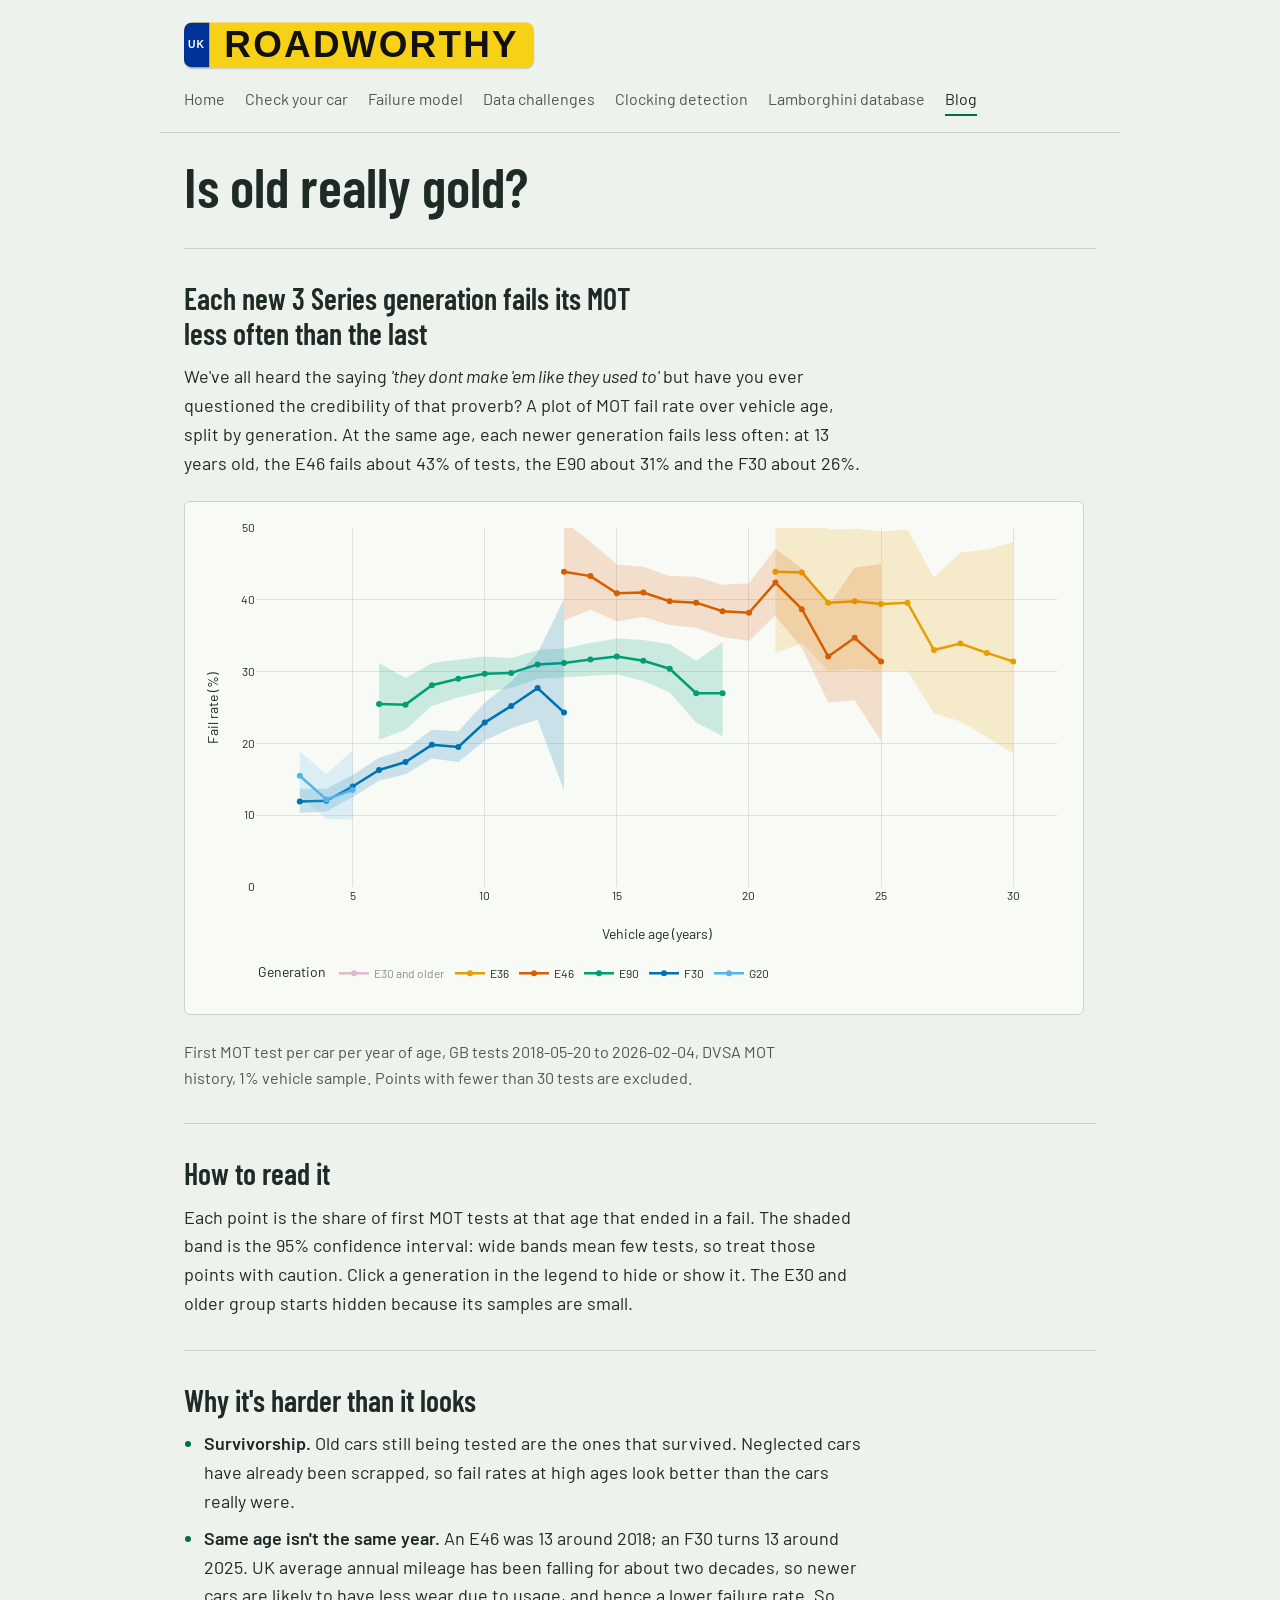
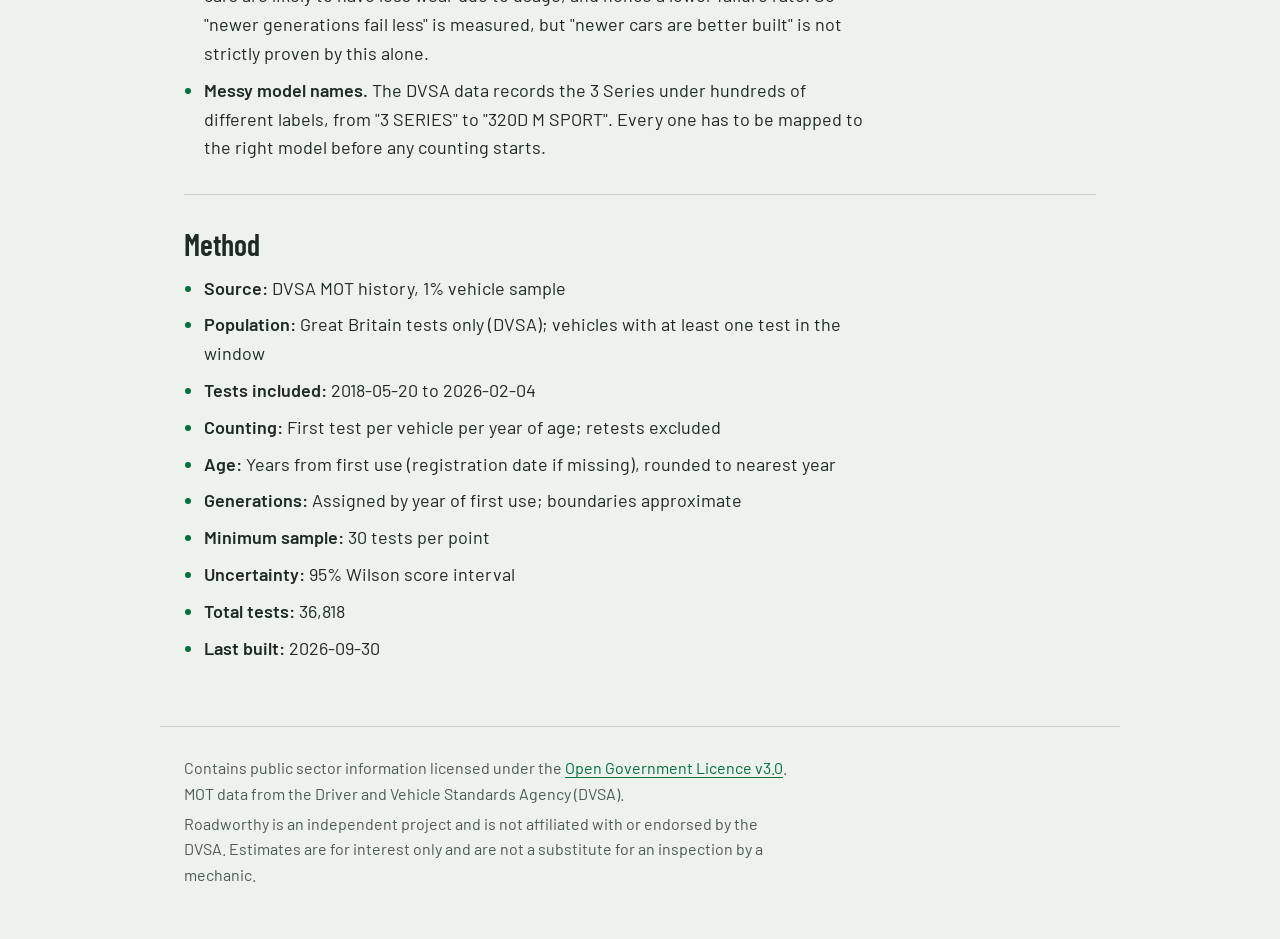
==== blog.html @ 8f5f8142 "styling and mission statement changed, new pages, nav etc." ====
<!DOCTYPE html>
<html lang="en">
<head>
  <meta charset="UTF-8">
  <meta name="viewport" content="width=device-width, initial-scale=1.0">
  <title>Failure Model</title>
  <link rel="stylesheet" href="style.css">
  <script src="nav.js" defer></script>
  <script src="https://cdn.plot.ly/plotly-2.35.2.min.js" charset="utf-8"></script>
  <style>
    /* Chart-only styles; everything else comes from style.css */
    .chart-wrap { width: 100%; max-width: 900px; margin: 1.5rem 0; }
    #fail-chart { width: 100%; height: 480px; }
    .chart-caption { font-size: 0.9em; max-width: 70ch; }
    .chart-error { padding: 1rem; border: 1px solid currentColor; }
    @media (max-width: 600px) { #fail-chart { height: 380px; } }
  </style>
</head>
<body>
  <header>

  </header>

  <main>
    <h1>Is old really gold?</h1>

    <section>
      <h2>Each new 3 Series generation fails its MOT less often than the last</h2>
      <p>
        We've all heard the saying <i>'they dont make 'em like they used to'</i> but 
        have you ever questioned the credibility of that proverb?

        A plot of MOT fail rate over vehicle age, split by generation. At the same age, each newer
        generation fails less often: at 13 years old, the E46 fails about 43% of tests,
        the E90 about 31% and the F30 about 26%.
      </p>

      <div class="chart-wrap">
        <div id="fail-chart" role="img"
             aria-label="Line chart of BMW 3 Series MOT fail rate by age for each generation"></div>
      </div>
      <p class="chart-caption" id="chart-caption">Loading data…</p>
    </section>

    <section>
      <h2>How to read it</h2>
      <p>
        Each point is the share of first MOT tests at that age that ended in a fail.
        The shaded band is the 95% confidence interval: wide bands mean few tests, so
        treat those points with caution. Click a generation in the legend to hide or
        show it. The E30 and older group starts hidden because its samples are small.
      </p>
    </section>

    <section>
      <h2>Why it's harder than it looks</h2>
      <ul>
        <li>
          <strong>Survivorship.</strong> Old cars still being tested are the ones that
          survived. Neglected cars have already been scrapped, so fail rates at high
          ages look better than the cars really were.
        </li>
        <li>
          <strong>Same age isn't the same year.</strong> An E46 was 13 around 2018; an
          F30 turns 13 around 2025. UK average annual mileage has been falling for 
          about two decades, so newer cars are likely to have less wear due to usage, and 
          hence a lower failure rate. So "newer generations fail less" is
          measured, but "newer cars are better built" is not strictly proven by this 
          alone.
        </li>
        <li>
          <strong>Messy model names.</strong> The DVSA data records the 3 Series under
          hundreds of different labels, from "3 SERIES" to "320D M SPORT". Every one
          has to be mapped to the right model before any counting starts.
        </li>
      </ul>
    </section>

    <section>
      <h2>Method</h2>
      <ul id="method-list"><li>Loading…</li></ul>
    </section>

  </main>

  <footer>
    <p>Data: DVSA MOT History.</p>
  </footer>

  <script>
    const DATA_URL = "data/failure-model/bmw-3-series.json";

    // Okabe-Ito palette: distinguishable with colour blindness
    const COLOURS = {
      "E30 and older": "#CC79A7",
      "E36": "#E69F00",
      "E46": "#D55E00",
      "E90": "#009E73",
      "F30": "#0072B2",
      "G20": "#56B4E9",
    };
    const HIDDEN_BY_DEFAULT = ["E30 and older"];

    function hexToRgba(hex, alpha) {
      const n = parseInt(hex.slice(1), 16);
      return `rgba(${(n >> 16) & 255}, ${(n >> 8) & 255}, ${n & 255}, ${alpha})`;
    }

    function buildTraces(series) {
      const traces = [];
      for (const s of series) {
        const gen = s.generation;
        const colour = COLOURS[gen] || "#888888";
        const visible = HIDDEN_BY_DEFAULT.includes(gen) ? "legendonly" : true;
        const ages = s.points.map(p => p.age);

        // Confidence band: upper edge, then lower edge filled up to it
        traces.push({
          x: ages, y: s.points.map(p => p.ci_high),
          mode: "lines", line: { width: 0 },
          legendgroup: gen, showlegend: false, hoverinfo: "skip", visible,
        });
        traces.push({
          x: ages, y: s.points.map(p => p.ci_low),
          mode: "lines", line: { width: 0 },
          fill: "tonexty", fillcolor: hexToRgba(colour, 0.18),
          legendgroup: gen, showlegend: false, hoverinfo: "skip", visible,
        });

        // The line itself
        traces.push({
          x: ages, y: s.points.map(p => p.fail_pct),
          name: gen, legendgroup: gen, visible,
          mode: "lines+markers",
          line: { color: colour, width: 2.5 },
          marker: { color: colour, size: 6 },
          customdata: s.points.map(p => [p.ci_low, p.ci_high, p.tests]),
          hovertemplate:
            `<b>${gen}</b>, age %{x}<br>` +
            "Fail rate: %{y:.1f}%<br>" +
            "95% interval: %{customdata[0]:.1f}–%{customdata[1]:.1f}%<br>" +
            "Tests: %{customdata[2]:,}<extra></extra>",
        });
      }
      return traces;
    }

    function renderMethod(meta) {
      const items = [
        ["Source", meta.source],
        ["Population", meta.population],
        ["Tests included", `${meta.test_window[0]} to ${meta.test_window[1]}`],
        //["Fail", meta.fail_definition],
        ["Counting", meta.counting],
        ["Age", meta.age],
        ["Generations", meta.generations],
        ["Minimum sample", `${meta.min_tests_per_point} tests per point`],
        ["Uncertainty", meta.interval],
        ["Total tests", meta.total_tests.toLocaleString("en-GB")],
        ["Last built", meta.built],
      ];
      document.getElementById("method-list").innerHTML = items
        .map(([k, v]) => `<li><strong>${k}:</strong> ${v}</li>`)
        .join("");
    }

    async function main() {
      const chartEl = document.getElementById("fail-chart");
      const captionEl = document.getElementById("chart-caption");
      try {
        const res = await fetch(DATA_URL);
        if (!res.ok) throw new Error(`HTTP ${res.status} loading ${DATA_URL}`);
        const data = await res.json();

        // Match the chart's text colour and font to the page
        const bodyStyle = getComputedStyle(document.body);
        const textColour = bodyStyle.color;
        const gridColour = "rgba(128, 128, 128, 0.2)";

        const layout = {
          font: { family: bodyStyle.fontFamily, color: textColour },
          paper_bgcolor: "rgba(0,0,0,0)",
          plot_bgcolor: "rgba(0,0,0,0)",
          margin: { t: 10, r: 10, b: 50, l: 55 },
          xaxis: { title: "Vehicle age (years)", gridcolor: gridColour, zeroline: false },
          yaxis: { title: "Fail rate (%)", range: [0, 50], gridcolor: gridColour, zeroline: false },
          legend: { title: { text: "Generation" }, orientation: "h", y: -0.2 },
          hovermode: "closest",
        };

        Plotly.newPlot(chartEl, buildTraces(data.series), layout, {
          responsive: true,
          displaylogo: false,
          modeBarButtonsToRemove: ["lasso2d", "select2d"],
        });

        const m = data.meta;
        captionEl.textContent =
          `First MOT test per car per year of age, GB tests ${m.test_window[0]} to ` +
          `${m.test_window[1]}, ${m.source}. ` +
          `Points with fewer than ${m.min_tests_per_point} tests are excluded.`;
        renderMethod(m);
      } catch (err) {
        chartEl.style.height = "auto";
        chartEl.innerHTML =
          `<p class="chart-error">The chart data couldn't be loaded (${err.message}). ` +
          `If you opened this file directly, run a local server instead: ` +
          `<code>python3 -m http.server</code> in the site folder.</p>`;
        captionEl.textContent = "";
        document.getElementById("method-list").innerHTML = "";
      }
    }

    main();
  </script>
</body>
</html>
---- style.css ----
/* =========================================================
   Roadworthy site styles (shared by every page)
   Palette from the MOT world: certificate paper, dark green
   ink, GOV.UK green for "live", number-plate yellow used once.
   ========================================================= */
@import url("https://fonts.googleapis.com/css2?family=Barlow:ital,wght@0,400;0,500;0,600;1,400&family=Barlow+Condensed:wght@500;600;700&display=swap");

:root {
  --paper:   #EEF2EC;
  --card:    #F8FAF6;
  --ink:     #1D2B24;
  --ink-2:   #4A5A51;
  --rule:    #C9D3CB;
  --green:   #00703C;
  --amber:   #A15C00;
  --plate:   #F7D117;
  --uk-blue: #003399;

  --display: "Barlow Condensed", "Arial Narrow", Arial, sans-serif;
  --body:    "Barlow", "Helvetica Neue", Arial, sans-serif;
  --mono:    ui-monospace, "SF Mono", Menlo, Consolas, monospace;

  --page:    60rem;
  --measure: 68ch;
  color-scheme: light;
}

* { box-sizing: border-box; }
html { -webkit-text-size-adjust: 100%; }

body {
  margin: 0;
  background: var(--paper);
  color: var(--ink);
  font-family: var(--body);
  font-size: 1.125rem;
  line-height: 1.6;
}

header, main, footer {
  max-width: var(--page);
  margin: 0 auto;
  padding-left: 1.5rem;
  padding-right: 1.5rem;
}

a { color: var(--green); text-underline-offset: 0.2em; }
a:hover { color: var(--ink); }
:focus-visible { outline: 3px solid var(--uk-blue); outline-offset: 3px; }

/* ---------- Header and nav (filled in by nav.js) ---------- */
header {
  display: flex;
  flex-wrap: wrap;
  align-items: center;
  justify-content: space-between;
  gap: 0.9rem 2.25rem;
  padding-top: 1.25rem;
  padding-bottom: 1rem;
  border-bottom: 1px solid var(--rule);
}
header .brand {
  display: flex;
  align-items: center;
  align-self: stretch;
}
header .plate {
  transform: scale(0.9);
  transform-origin: left center;
  margin-top: 0;
  align-self: center;
}
header .site {
  font-family: var(--display);
  font-weight: 700;
  font-size: 1.375rem;
  letter-spacing: 0.03em;
  color: var(--ink);
  text-decoration: none;
}
header nav {
  display: flex;
  flex-wrap: wrap;
  gap: 0.25rem 1.25rem;
  font-size: 1rem;
}
header nav a {
  color: var(--ink-2);
  text-decoration: none;
  padding: 0.15rem 0;
  border-bottom: 2px solid transparent;
}
header nav a:hover {
  color: var(--ink);
  border-bottom-color: var(--rule);
}
header nav a[aria-current="page"] {
  color: var(--ink);
  border-bottom-color: var(--green);
}

@media (max-width: 40rem) {
  header {
    align-items: flex-start;
    gap: 0.5rem 1rem;
    padding-top: 0.75rem;
    padding-bottom: 0.75rem;
  }
  header .brand {
    width: 100%;
    display: flex;
    justify-content: center;
  }
  header .plate {
    transform: scale(0.88);
    transform-origin: center;
  }
  header nav {
    display: grid;
    grid-template-columns: repeat(2, minmax(0, 1fr));
    width: 100%;
    gap: 0.4rem;
    padding: 0.35rem 0 0;
  }
  header nav a {
    display: block;
    text-align: center;
    padding: 0.45rem 0.5rem;
    border: 1px solid var(--rule);
    border-radius: 999px;
    background: rgba(255,255,255,0.22);
    white-space: normal;
    line-height: 1.2;
    font-size: 0.92rem;
  }
  header nav a[aria-current="page"] {
    border-color: var(--green);
    background: rgba(0, 112, 60, 0.08);
  }
}

/* ---------- Type ---------- */
main { padding-top: 1.5rem; padding-bottom: 3rem; }

h1, h2, h3 { font-family: var(--display); color: var(--ink); }
h1 {
  margin: 0 0 1rem;
  font-weight: 600;
  font-size: clamp(2.25rem, 6vw, 3.5rem);
  line-height: 1.05;
  max-width: 24ch;
}
h2 {
  margin: 0 0 0.75rem;
  font-weight: 600;
  font-size: 1.875rem;
  line-height: 1.15;
  max-width: 32ch;
}
h3 { margin: 0; font-weight: 600; font-size: 1.375rem; line-height: 1.2; }

#about h3 {
  margin-top: 1.5rem;
  margin-bottom: 0.5rem;
}

#about h3 + p {
  margin-top: 0.25rem;
}

.about-links {
  margin-top: 0.25rem;
  margin-bottom: 0.5rem;
}

p, ul, ol { max-width: var(--measure); }
p { margin: 0 0 1rem; }
ul, ol { padding-left: 1.25rem; margin: 0 0 1rem; }
li { margin-bottom: 0.5rem; }
li::marker { color: var(--green); }
strong { font-weight: 600; }

code {
  font-family: var(--mono);
  font-size: 0.875em;
  background: var(--card);
  border: 1px solid var(--rule);
  border-radius: 3px;
  padding: 0.05em 0.3em;
}

main > section {
  padding-top: 2rem;
  margin-top: 2rem;
  border-top: 1px solid var(--rule);
}

/* ---------- Tables (clocking page, SQL results) ---------- */
table {
  border-collapse: collapse;
  width: 100%;
  margin: 1rem 0;
  font-size: 1rem;
  background: var(--card);
}
th, td {
  border-bottom: 1px solid var(--rule);
  padding: 0.5rem 0.75rem;
  text-align: left;
  vertical-align: top;
}
th {
  font-family: var(--display);
  font-weight: 600;
  font-size: 1.0625rem;
  background: var(--ink);
  color: var(--paper);
  border-bottom: 0;
}
tbody tr:nth-child(even) td { background: rgba(0, 112, 60, 0.04); }

/* ---------- SQL console ---------- */
textarea {
  display: block;
  width: 100%;
  margin-top: 1rem;
  padding: 1rem 1.25rem;
  font-family: var(--mono);
  font-size: 0.95rem;
  line-height: 1.5;
  color: var(--ink);
  background: var(--card);
  border: 1px solid var(--rule);
  border-left: 4px solid var(--green);
  border-radius: 4px;
  resize: vertical;
}
textarea:focus { outline: none; border-color: var(--green); }
textarea:focus-visible { outline: 3px solid var(--uk-blue); outline-offset: 2px; }

button {
  font-family: var(--display);
  font-weight: 600;
  font-size: 1.125rem;
  letter-spacing: 0.02em;
  color: #fff;
  background: var(--green);
  border: 0;
  border-radius: 4px;
  padding: 0.45rem 1.1rem;
  cursor: pointer;
}
button:hover { background: #005a30; }
button:disabled { background: var(--rule); color: var(--ink-2); cursor: progress; }
#status { margin-left: 0.75rem; color: var(--ink-2); font-size: 1rem; }

#results { overflow-x: auto; max-height: 70vh; overflow-y: auto; }
#results table { margin-top: 0.5rem; white-space: nowrap; }
#results th { position: sticky; top: 0; }

/* ---------- Images and charts ---------- */
.hero-img {
  display: block;
  width: 100%;
  max-width: 900px;
  height: auto;
  border-radius: 6px;
  margin: 1.5rem 0;
}
.chart-wrap {
  background: var(--card);
  border: 1px solid var(--rule);
  border-radius: 6px;
  padding: 1rem;
}
.chart-caption { color: var(--ink-2); }

/* ---------- Footer ---------- */
footer {
  padding-top: 1.5rem;
  padding-bottom: 3rem;
  border-top: 1px solid var(--rule);
  color: var(--ink-2);
  font-size: 1rem;
}
footer p { margin: 0.25rem 0; }
footer:empty { display: none; }

/* =========================================================
   Home page only
   ========================================================= */
.hero { padding: 0.6rem 0 0.6rem; }

.plate {
  display: inline-flex;
  align-items: stretch;
  background: var(--plate);
  border: none;
  border-radius: 9px;
  box-shadow: 0 2px 0 rgba(29, 43, 36, 0.18);
  overflow: hidden;
  max-width: 100%;
  height: 3.1rem;
}
.plate .band {
  background: var(--uk-blue);
  color: #fff;
  width: 2.4em;
  min-width: 2.4em;
  display: flex;
  align-items: center;
  justify-content: center;
  font-family: "Arial Narrow", "Segoe UI Condensed", Arial, sans-serif;
  font-weight: 700;
  font-size: clamp(0.56rem, 1vw, 0.72rem);
  letter-spacing: 0.08em;
  line-height: 1;
  padding: 0 0.1em;
}
.plate .word,
.plate h1 {
  margin: 0;
  max-width: none;
  display: flex;
  align-items: center;
  justify-content: center;
  padding: 0 0.42em;
  font-family: "Arial Narrow", "Segoe UI Condensed", Arial, sans-serif;
  font-weight: 700;
  font-size: clamp(1.45rem, 3.2vw, 2.7rem);
  line-height: 1;
  letter-spacing: 0.06em;
  color: #111;
  white-space: nowrap;
  transform: none;
}
.hero .strap,
.hero .sub {
  margin-bottom: 0;
}

.hero .strap {
  margin-top: 1rem;
  font-family: var(--display);
  font-weight: 600;
  font-size: clamp(2.25rem, 6vw, 3.5rem);
  line-height: 1.05;
  max-width: 24ch;
  letter-spacing: 0;
}
.hero .sub {
  margin-top: 0.2rem;
  color: var(--ink-2);
  line-height: 1.35;
}

.about-links {
  margin-top: 1rem;
  display: flex;
  flex-wrap: wrap;
  align-items: center;
  gap: 0.75rem 1rem;
}

@media (max-width: 40rem) {
  .about-links {
    justify-content: center;
    text-align: center;
  }
}

.linkedin,
.social-link {
  display: inline-flex;
  align-items: center;
  justify-content: center;
  gap: 0.25rem;
  color: var(--ink);
  text-decoration: none;
  font-weight: 600;
  line-height: 1;
  transition: color 0.15s ease;
}
.linkedin:hover,
.linkedin:focus-visible,
.social-link:hover,
.social-link:focus-visible {
  color: var(--green);
  text-decoration: underline;
  text-underline-offset: 0.2em;
}
.linkedin-logo,
.social-icon {
  display: block;
  width: 1.2rem;
  height: 1.2rem;
  flex-shrink: 0;
}
.x-link .social-icon {
  width: 0.95rem;
  height: 0.95rem;
}
.social-icon {
  color: currentColor;
}

.two-col { display: grid; grid-template-columns: minmax(0, 1fr); gap: 1rem 3rem; }
@media (min-width: 52rem) {
  .two-col { grid-template-columns: 13rem minmax(0, 1fr); }
}

/* Project record: styled like an MOT result list. The chip is real info. */
.record { list-style: none; margin: 0; padding: 0; max-width: none; }
.record li {
  display: grid;
  grid-template-columns: minmax(0, 1fr) auto;
  gap: 0.25rem 1.5rem;
  margin: 0;
  padding: 1.25rem 0;
  border-bottom: 1px dashed var(--rule);
}
.record li:first-child { padding-top: 0; }
.record li p { grid-column: 1 / -1; margin: 0; color: var(--ink-2); font-size: 1rem; }
.record h3 a { color: var(--ink); }
.record h3 a:hover { color: var(--green); }

.status {
  align-self: start;
  font-family: var(--display);
  font-weight: 600;
  font-size: 1rem;
  padding: 0.1rem 0.6rem;
  border-radius: 4px;
  border: 2px solid currentColor;
  white-space: nowrap;
}
.status.live     { color: #fff; background: var(--green); border-color: var(--green); }
.status.progress { color: var(--amber); }
.status.planned  { color: var(--ink-2); border-style: dashed; }

@media (max-width: 30rem) {
  body { font-size: 1.0625rem; }
  .plate h1 { letter-spacing: 0.03em; }
}

@media (prefers-reduced-motion: reduce) {
  * { transition: none !important; animation: none !important; }
}
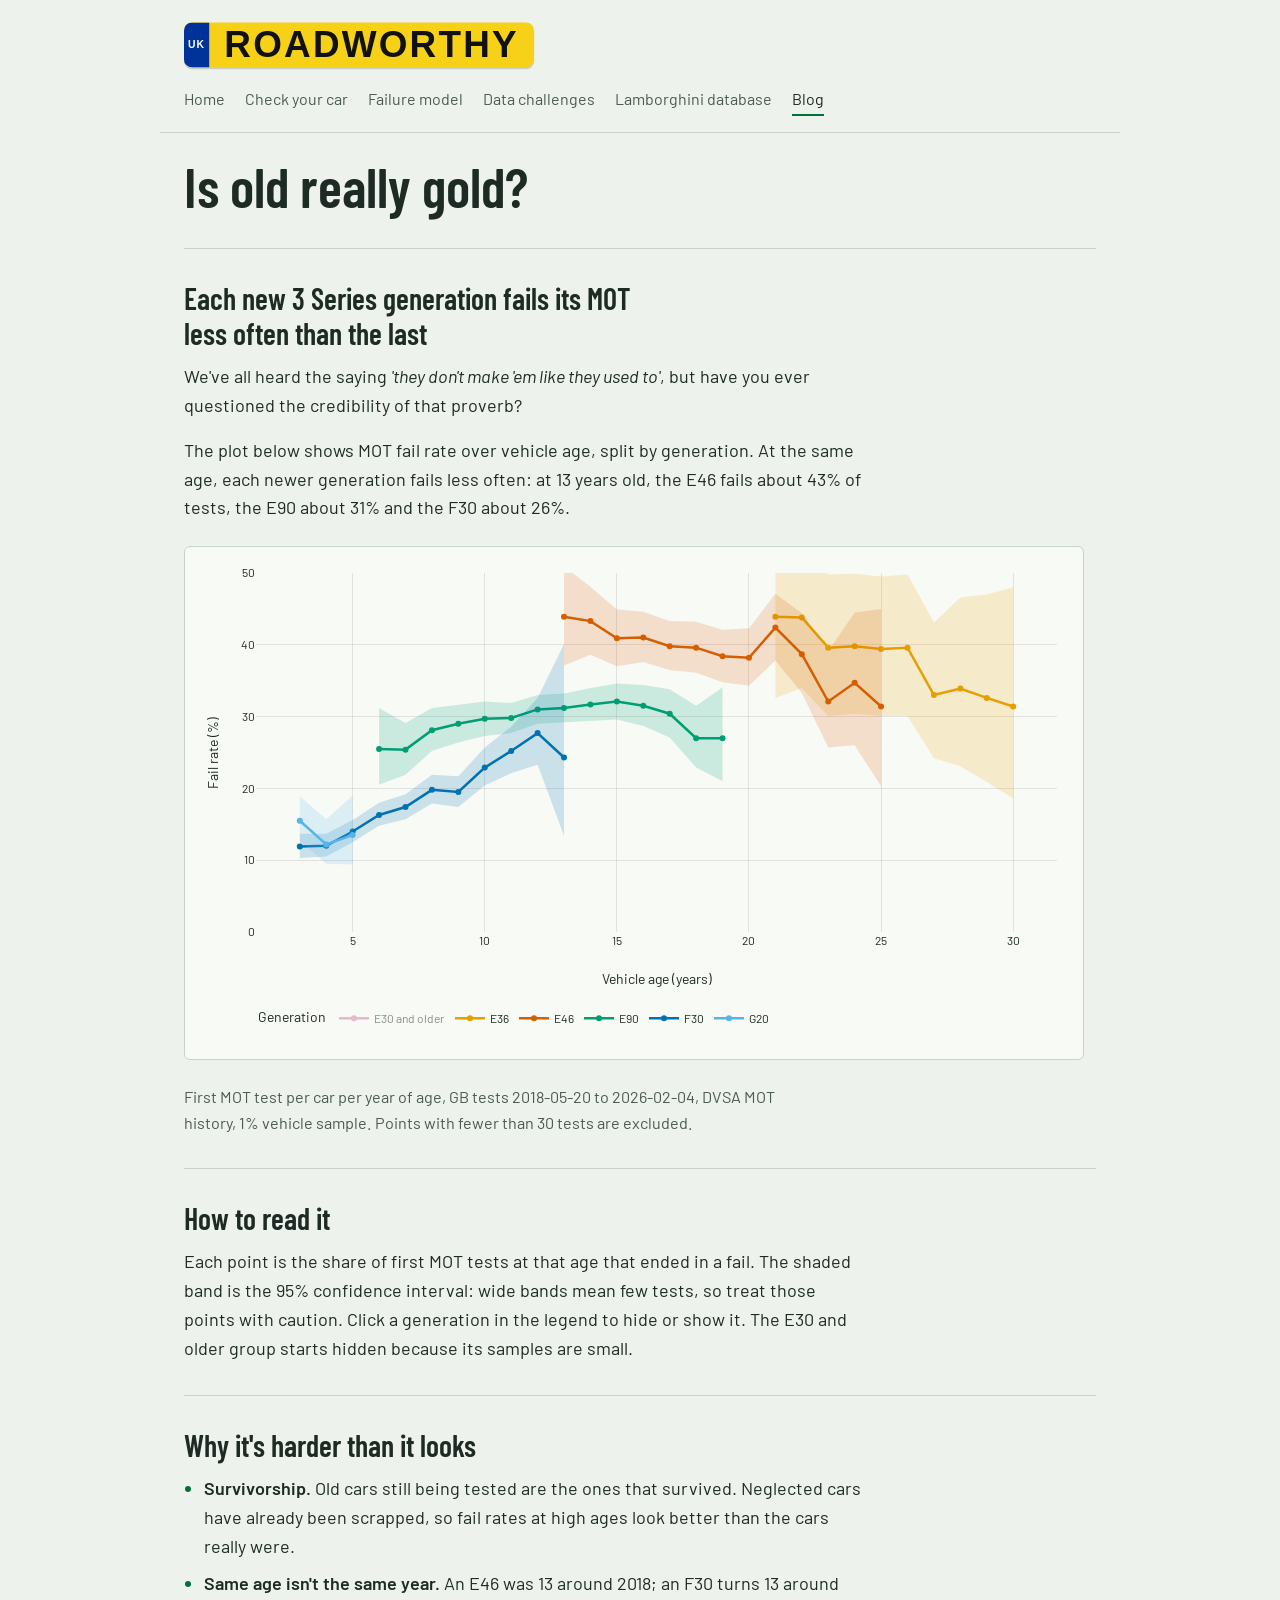
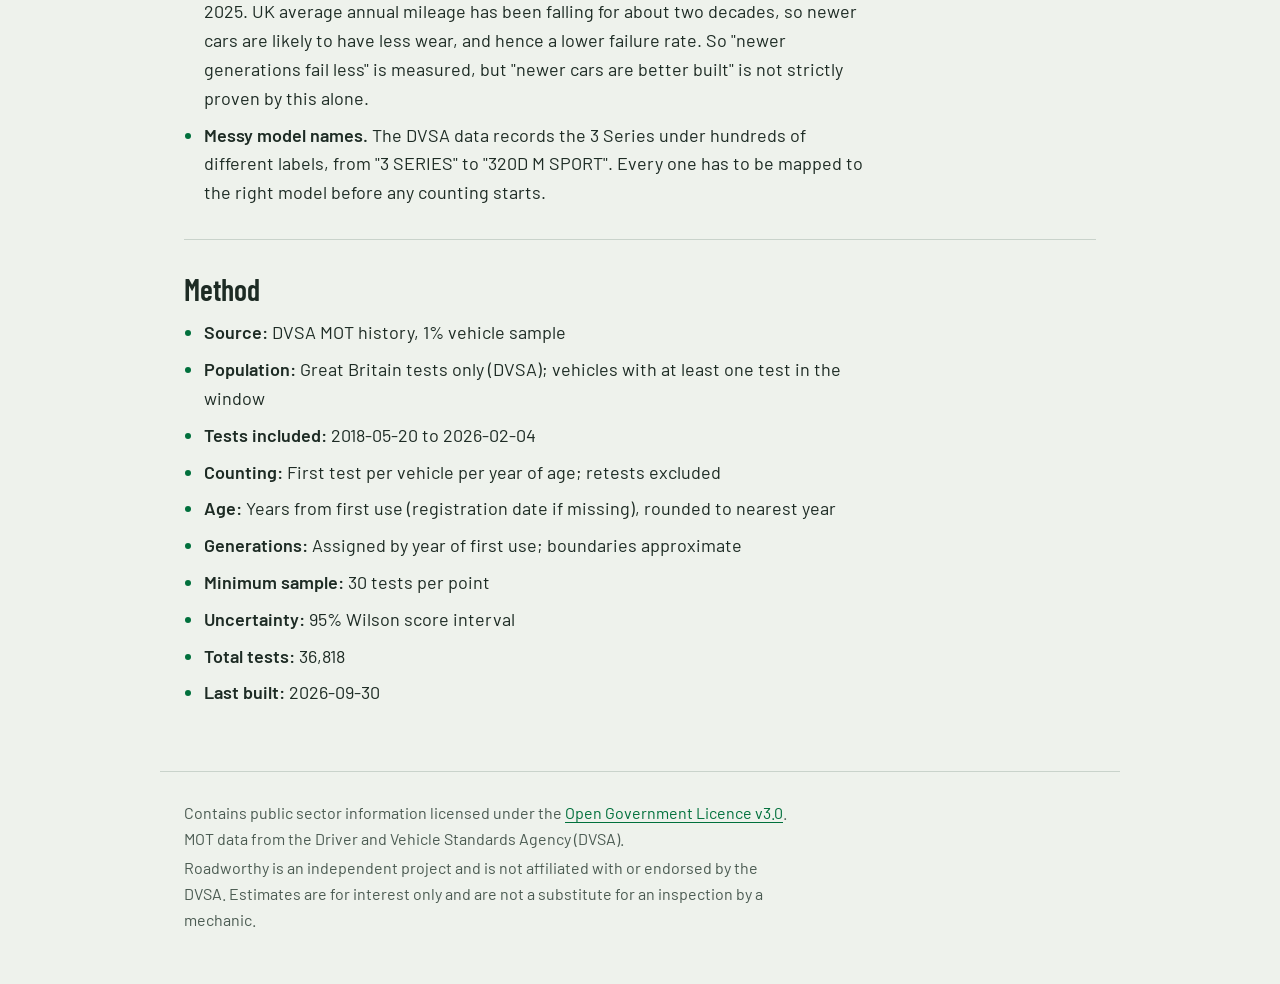
==== commit 686afbe2: "typos and removing clocking detection page" ====
--- a/blog.html
+++ b/blog.html
@@ -3,7 +3,7 @@
 <head>
   <meta charset="UTF-8">
   <meta name="viewport" content="width=device-width, initial-scale=1.0">
-  <title>Failure Model</title>
+  <title>Blog</title>
   <link rel="stylesheet" href="style.css">
   <script src="nav.js" defer></script>
   <script src="https://cdn.plot.ly/plotly-2.35.2.min.js" charset="utf-8"></script>
@@ -27,10 +27,11 @@
     <section>
       <h2>Each new 3 Series generation fails its MOT less often than the last</h2>
       <p>
-        We've all heard the saying <i>'they dont make 'em like they used to'</i> but 
+        We've all heard the saying <i>'they don't make 'em like they used to'</i>, but
         have you ever questioned the credibility of that proverb?
-
-        A plot of MOT fail rate over vehicle age, split by generation. At the same age, each newer
+      </p>
+      <p>
+        The plot below shows MOT fail rate over vehicle age, split by generation. At the same age, each newer
         generation fails less often: at 13 years old, the E46 fails about 43% of tests,
         the E90 about 31% and the F30 about 26%.
       </p>
@@ -62,10 +63,10 @@
         </li>
         <li>
           <strong>Same age isn't the same year.</strong> An E46 was 13 around 2018; an
-          F30 turns 13 around 2025. UK average annual mileage has been falling for 
-          about two decades, so newer cars are likely to have less wear due to usage, and 
+          F30 turns 13 around 2025. UK average annual mileage has been falling for
+          about two decades, so newer cars are likely to have less wear, and
           hence a lower failure rate. So "newer generations fail less" is
-          measured, but "newer cars are better built" is not strictly proven by this 
+          measured, but "newer cars are better built" is not strictly proven by this
           alone.
         </li>
         <li>
--- a/style.css
+++ b/style.css
@@ -195,7 +195,7 @@
   border-top: 1px solid var(--rule);
 }
 
-/* ---------- Tables (clocking page, SQL results) ---------- */
+/* ---------- Tables (SQL results) ---------- */
 table {
   border-collapse: collapse;
   width: 100%;
